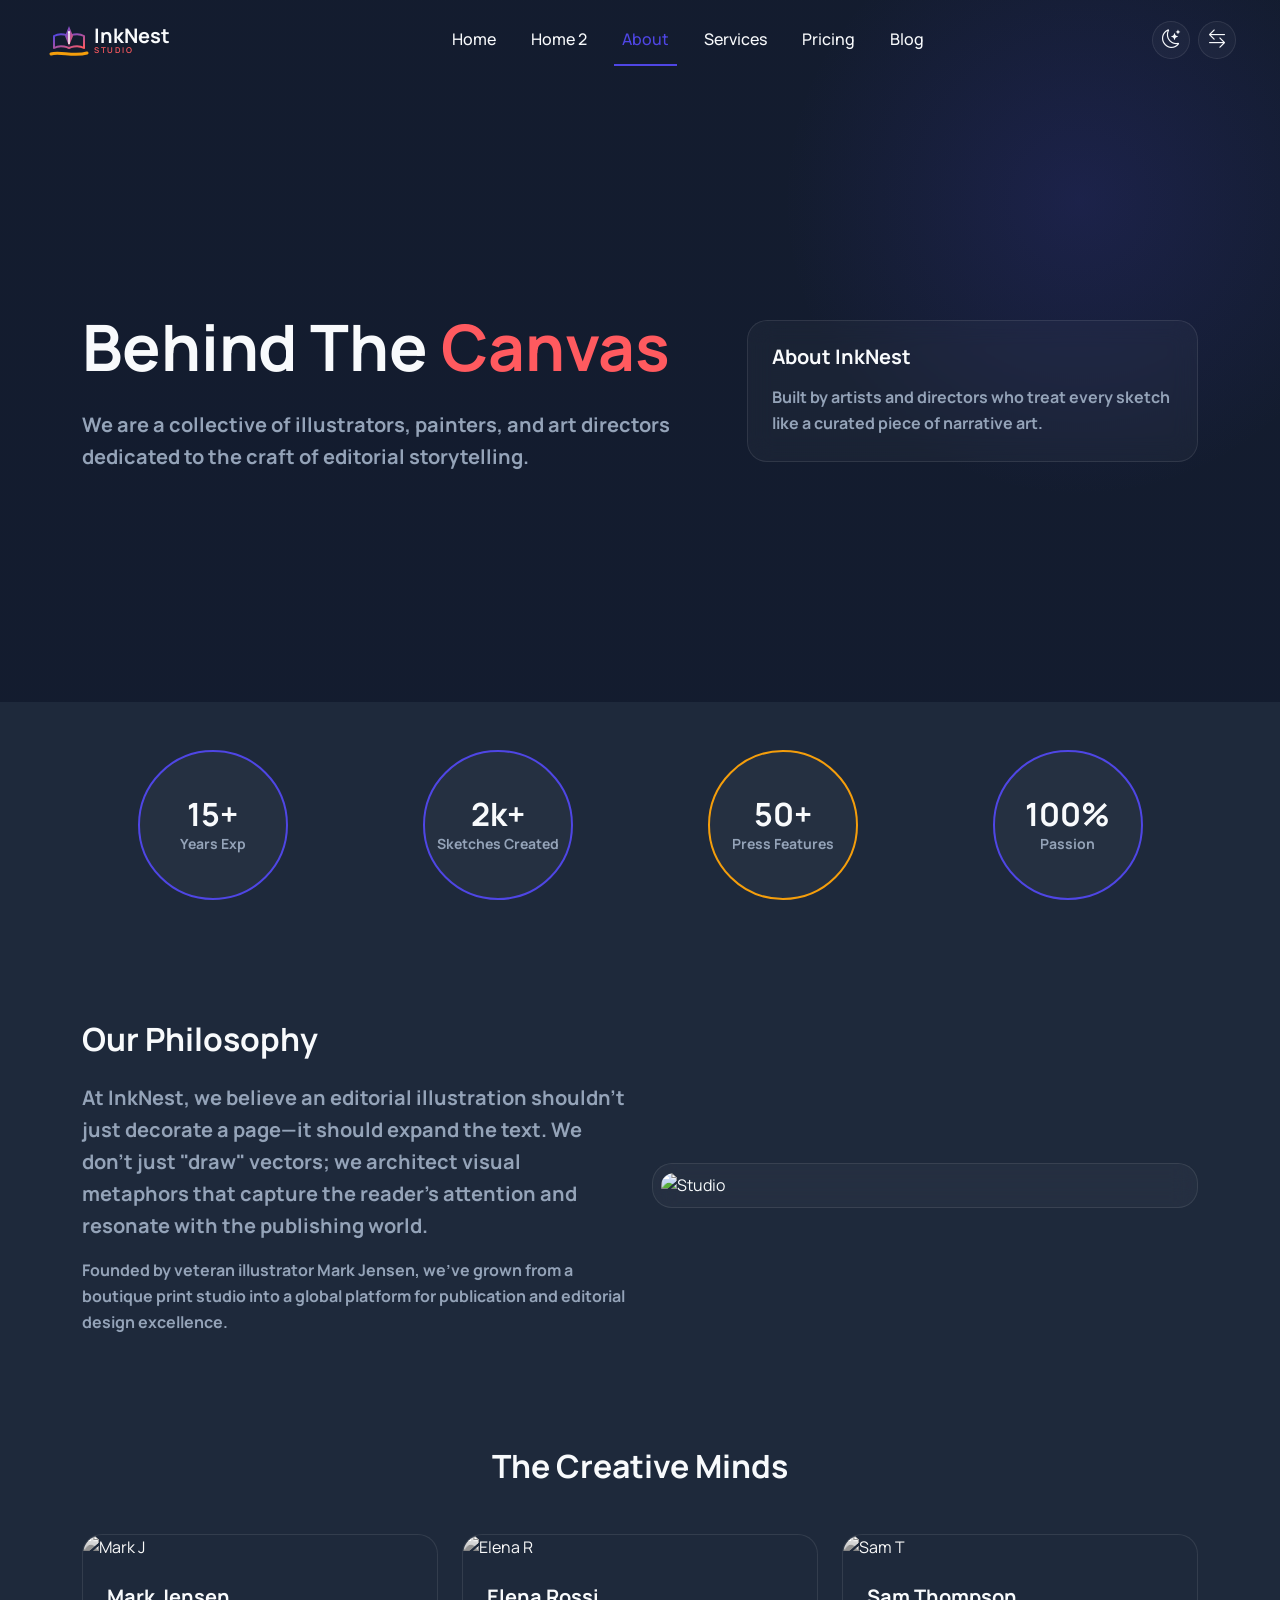
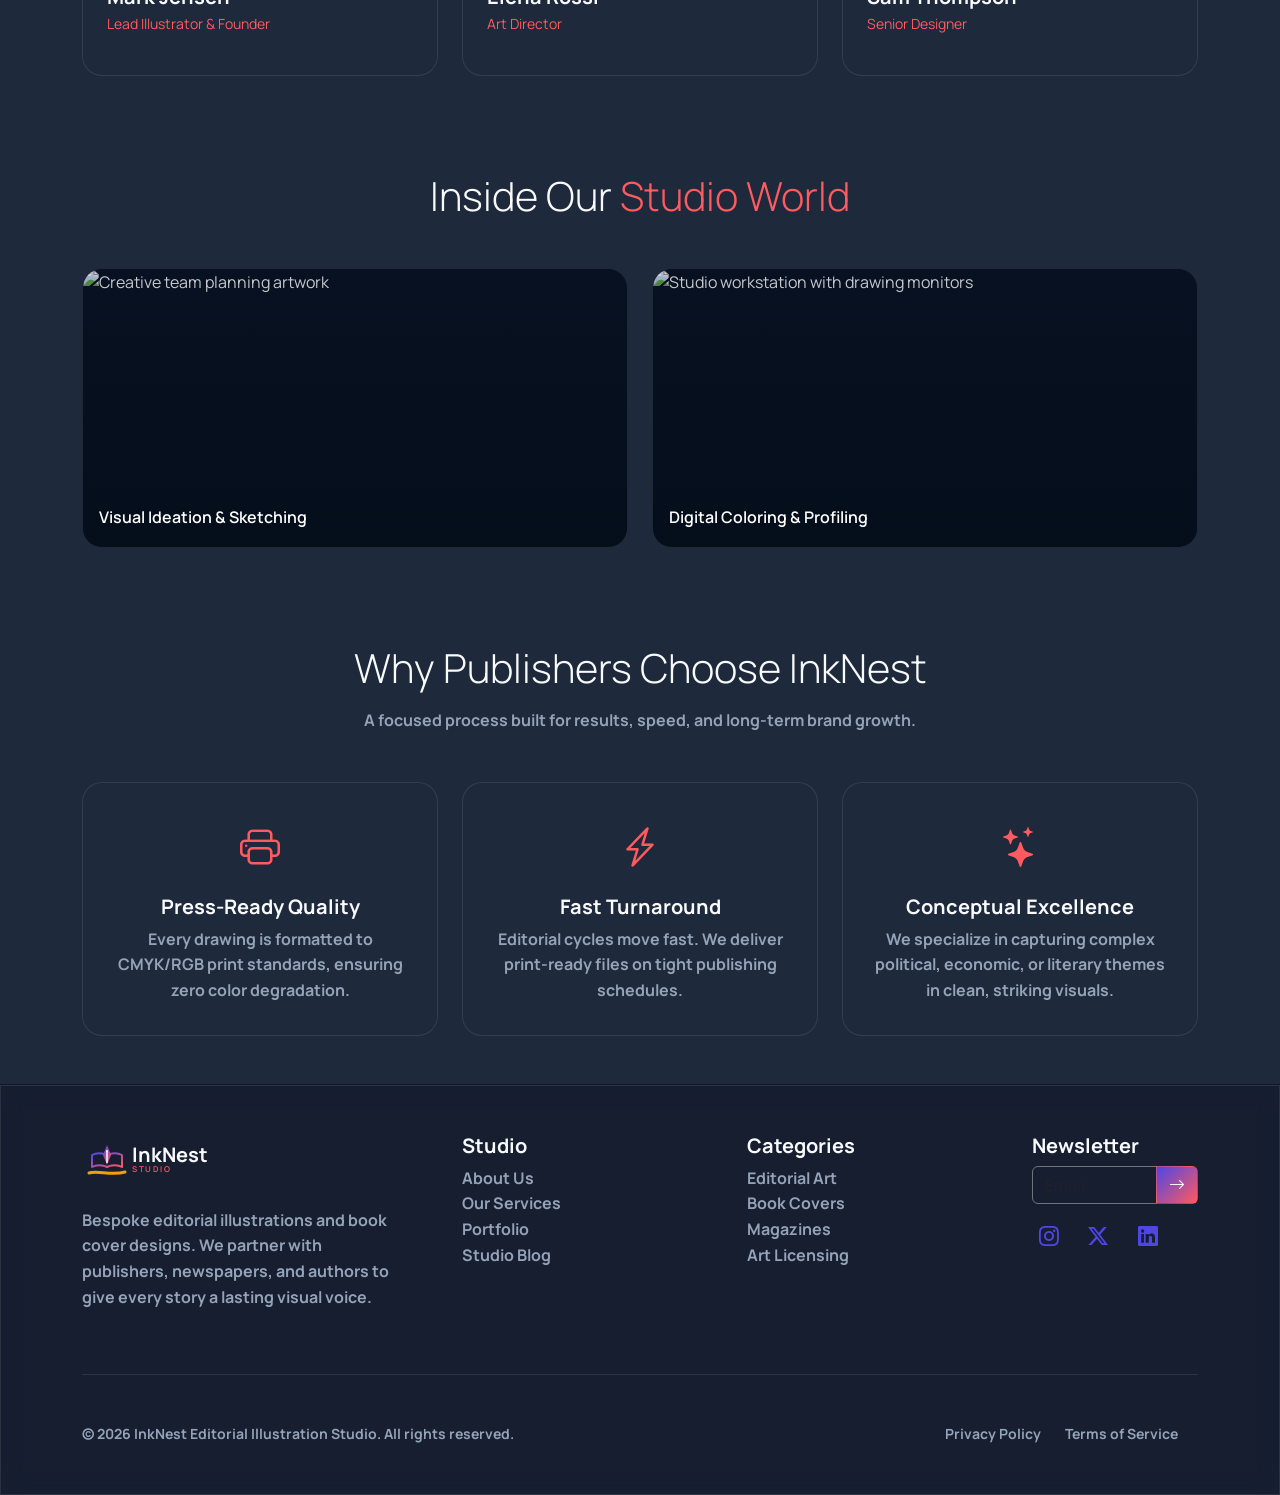
==== about.html @ faf461b5 "Initial commit: Transform website into Freelance Illustrator (Editorial & Publishing) niche" ====
<!DOCTYPE html>
<html lang="en" dir="ltr" data-theme="dark">

<head>
    <meta charset="UTF-8">
    <meta name="viewport" content="width=device-width, initial-scale=1.0">
    <title>InkNest Studio | About Us</title>

    <!-- Fonts -->
    <link rel="preconnect" href="https://fonts.googleapis.com">
    <link rel="preconnect" href="https://fonts.gstatic.com" crossorigin>
    <link href="https://fonts.googleapis.com/css2?family=Manrope:wght@200;300;400;500;600;700;800&display=swap" rel="stylesheet">

    <!-- CSS -->
    <link href="https://cdn.jsdelivr.net/npm/bootstrap@5.3.2/dist/css/bootstrap.min.css" rel="stylesheet">
    <link rel="stylesheet" href="https://cdn.jsdelivr.net/npm/bootstrap-icons@1.11.1/font/bootstrap-icons.css">
    <link rel="stylesheet" href="assets/css/style.css">

    <link rel="icon" type="image/svg+xml" href="assets/favicon.svg">

    <style>
        .hero-section {
            min-height: 78vh;
            display: flex;
            align-items: center;
            position: relative;
            padding-top: var(--navbar-height);
            overflow: hidden;
        }

        .hero-glow {
            position: absolute;
            width: 600px;
            height: 600px;
            background: radial-gradient(circle, rgba(79, 70, 229, 0.15) 0%, transparent 70%);
            top: -100px;
            inset-inline-end: -100px;
            z-index: -1;
        }

        .stat-circle {
            width: 150px;
            height: 150px;
            border-radius: 50%;
            border: 2px solid var(--accent-blue);
            display: flex;
            flex-direction: column;
            align-items: center;
            justify-content: center;
            margin: 0 auto 1.5rem;
            background: var(--glass-bg);
            transition: var(--transition-smooth);
        }

        .stat-circle:hover {
            box-shadow: var(--neon-glow);
            border-color: var(--accent-blue);
        }

        .team-card {
            background: var(--secondary-bg);
            border: 1px solid var(--glass-border);
            border-radius: 20px;
            overflow: hidden;
            transition: var(--transition-smooth);
        }

        .team-img {
            width: 100%;
            height: 300px;
            object-fit: cover;
            filter: grayscale(100%);
            transition: var(--transition-smooth);
        }

        .team-card:hover .team-img {
            filter: grayscale(0%);
            transform: scale(1.05);
        }

        .about-image-card {
            position: relative;
            border-radius: 20px;
            overflow: hidden;
            border: 1px solid var(--glass-border);
            min-height: 280px;
            background: #081223;
        }

        .about-image-card img {
            width: 100%;
            height: 100%;
            object-fit: cover;
            transition: var(--transition-smooth);
        }

        .about-image-card::after {
            content: "";
            position: absolute;
            inset: 0;
            background: linear-gradient(180deg, rgba(4, 12, 24, 0.18) 0%, rgba(4, 12, 24, 0.72) 100%);
        }

        .about-image-card:hover img {
            transform: scale(1.05);
        }

        .about-image-caption {
            position: absolute;
            left: 1rem;
            bottom: 1rem;
            z-index: 1;
            color: #fff;
            font-weight: 600;
            margin: 0;
        }

        @media (min-width: 768px) and (max-width: 991.98px) {
            .hero-section {
                min-height: 62vh;
            }

            .philosophy-img {
                width: 100%;
                min-height: 320px;
                object-fit: cover;
                display: block;
            }
        }
    </style>
</head>

<body>

    <!-- Navigation -->
    <nav class="navbar navbar-expand-lg fixed-top">
        <div class="container-fluid">
            <svg xmlns="http://www.w3.org/2000/svg" viewBox="0 0 180 50" width="180" height="50" style="max-width: 180px; max-height: 50px;">
                <defs>
                    <linearGradient id="logo-grad-nav" x1="0%" y1="0%" x2="100%" y2="100%">
                        <stop offset="0%" stop-color="#4F46E5"/>
                        <stop offset="100%" stop-color="#FF5A5F"/>
                    </linearGradient>
                </defs>
                <g transform="translate(5, 5)">
                    <path d="M 5,28 C 12,24 20,28 20,28 C 20,28 28,24 35,28 L 35,16 C 28,12 20,16 20,16 C 20,16 12,12 5,16 Z" fill="none" stroke="url(#logo-grad-nav)" stroke-width="2" stroke-linejoin="round"/>
                    <path d="M 20,16 L 20,28" stroke="url(#logo-grad-nav)" stroke-width="2"/>
                    <path d="M 2,34 C 10,31 25,37 38,33" fill="none" stroke="#F59E0B" stroke-width="3" stroke-linecap="round"/>
                    <path d="M 20,6 L 24,16 L 20,26 L 16,16 Z" fill="url(#logo-grad-nav)"/>
                    <line x1="20" y1="12" x2="20" y2="24" stroke="#FAFAFA" stroke-width="1.5"/>
                    <circle cx="20" cy="12" r="1" fill="#FAFAFA"/>
                </g>
                <text x="50" y="28" font-family="'Manrope', sans-serif" font-size="20" font-weight="bold" fill="currentColor">InkNest</text>
                <text x="50" y="38" font-family="'Manrope', sans-serif" font-size="8" letter-spacing="1.5" fill="#FF5A5F" font-weight="600">STUDIO</text>
            </svg>
            <button class="navbar-toggler" type="button" data-bs-toggle="collapse" data-bs-target="#navContent">
                <span class="navbar-toggler-icon"></span>
            </button>
            <div class="collapse navbar-collapse" id="navContent">
                <ul class="navbar-nav mx-auto align-items-center">
                    <li class="nav-item"><a class="nav-link" href="index.html">Home</a></li>
                    <li class="nav-item"><a class="nav-link" href="home2.html">Home 2</a></li>
                    <li class="nav-item"><a class="nav-link active" href="about.html">About</a></li>
                    <li class="nav-item"><a class="nav-link" href="services.html">Services</a></li>
                    <li class="nav-item"><a class="nav-link" href="pricing.html">Pricing</a></li>
                    <li class="nav-item"><a class="nav-link" href="blog.html">Blog</a></li>
                </ul>
                <div class="navbar-nav align-items-center gap-2">
                    
                    <button onclick="toggleTheme()" class="btn btn-dark rounded-circle btn-sm">
                        <i class="bi bi-moon-stars"></i>
                    </button>
                    <button onclick="toggleDirection()" class="btn btn-dark rounded-circle btn-sm">
                        <i class="bi bi-arrow-left-right"></i>
                    </button>
                </div>
            </div>
        </div>
    </nav>

    <section class="hero-section" style="--hero-bg: url('https://images.unsplash.com/photo-1513364776144-60967b0f800f?w=1600&fit=crop');">
        <div class="hero-glow"></div>
        <div class="container">
            <div class="row align-items-center">
                <div class="col-lg-7">
                    <h1 class="display-3 fw-bold mb-4 antigravity-float">Behind The <span class="text-info">Canvas</span>
                    </h1>
                    <p class="text-muted lead mb-0" style="max-width: 760px;">We are a collective of illustrators, painters, and art directors dedicated to the craft of editorial storytelling.</p>
                </div>
                <div class="col-lg-5 mt-4 mt-lg-0">
                    <div class="glass-panel p-4 antigravity-float float-delayed-1">
                        <h5 class="mb-3">About InkNest</h5>
                        <p class="text-muted mb-0">Built by artists and directors who treat every sketch like a curated piece of narrative art.</p>
                    </div>
                </div>
            </div>
        </div>
    </section>

    <section class="py-5">
        <div class="container">
            <div class="row g-4 text-center mb-5">
                <div class="col-md-3">
                    <div class="stat-circle">
                        <h2 class="mb-0">15+</h2>
                        <small class="text-muted">Years Exp</small>
                    </div>
                </div>
                <div class="col-md-3">
                    <div class="stat-circle" style="border-color: var(--accent-blue);">
                        <h2 class="mb-0">2k+</h2>
                        <small class="text-muted">Sketches Created</small>
                    </div>
                </div>
                <div class="col-md-3">
                    <div class="stat-circle" style="border-color: var(--accent-gold);">
                        <h2 class="mb-0">50+</h2>
                        <small class="text-muted">Press Features</small>
                    </div>
                </div>
                <div class="col-md-3">
                    <div class="stat-circle">
                        <h2 class="mb-0">100%</h2>
                        <small class="text-muted">Passion</small>
                    </div>
                </div>
            </div>

            <div class="row align-items-center py-5">
                <div class="col-lg-6">
                    <h2 class="mb-4">Our Philosophy</h2>
                    <p class="text-muted lead">At InkNest, we believe an editorial illustration shouldn't just decorate a page—it should expand the text. We don't just "draw" vectors; we architect visual metaphors that capture the reader's attention and resonate with the publishing world.</p>
                    <p class="text-muted">Founded by veteran illustrator Mark Jensen, we've grown from a boutique print studio into a global platform for publication and editorial design excellence.</p>
                </div>
                <div class="col-lg-6">
                    <div class="glass-panel p-2">
                        <img src="https://images.unsplash.com/photo-1513542789411-b6a5d4f31634?w=800&fit=crop"
                            alt="Studio" class="img-fluid rounded-4 philosophy-img">
                    </div>
                </div>
            </div>

            <h2 class="text-center mt-5 mb-5">The Creative Minds</h2>
            <div class="row g-4">
                <div class="col-md-4">
                    <div class="team-card">
                        <img src="https://images.unsplash.com/photo-1500648767791-00dcc994a43e?w=400&h=500&fit=crop"
                            alt="Mark J" class="team-img">
                        <div class="p-4">
                            <h5 class="mb-1">Mark Jensen</h5>
                            <p class="text-info small">Lead Illustrator & Founder</p>
                        </div>
                    </div>
                </div>
                <div class="col-md-4">
                    <div class="team-card">
                        <img src="https://images.unsplash.com/photo-1438761681033-6461ffad8d80?w=400&h=500&fit=crop"
                            alt="Elena R" class="team-img">
                        <div class="p-4">
                            <h5 class="mb-1">Elena Rossi</h5>
                            <p class="text-info small">Art Director</p>
                        </div>
                    </div>
                </div>
                <div class="col-md-4">
                    <div class="team-card">
                        <img src="https://images.unsplash.com/photo-1472099645785-5658abf4ff4e?w=400&h=500&fit=crop"
                            alt="Sam T" class="team-img">
                        <div class="p-4">
                            <h5 class="mb-1">Sam Thompson</h5>
                            <p class="text-info small">Senior Designer</p>
                        </div>
                    </div>
                </div>
            </div>
        </div>
    </section>

    <section class="py-5">
        <div class="container">
            <div class="text-center mb-5">
                <h2 class="display-6 mb-3">Inside Our <span class="text-info">Studio World</span></h2>
            </div>
            <div class="row g-4">
                <div class="col-lg-6">
                    <div class="about-image-card">
                        <img src="https://images.unsplash.com/photo-1579783900882-c0d3dad7b119?w=1200&h=800&fit=crop"
                            alt="Creative team planning artwork">
                        <p class="about-image-caption">Visual Ideation & Sketching</p>
                    </div>
                </div>
                <div class="col-lg-6">
                    <div class="about-image-card">
                        <img src="https://images.unsplash.com/photo-1618005182384-a83a8bd57fbe?w=1200&h=800&fit=crop"
                            alt="Studio workstation with drawing monitors">
                        <p class="about-image-caption">Digital Coloring & Profiling</p>
                    </div>
                </div>
            </div>
        </div>
    </section>

    <section class="py-5">
        <div class="container">
            <div class="text-center mb-5">
                <h2 class="display-6 mb-3">Why Publishers Choose InkNest</h2>
                <p class="text-muted">A focused process built for results, speed, and long-term brand growth.</p>
            </div>
            <div class="row g-4">
                <div class="col-md-4">
                    <div class="studio-card h-100 text-center">
                        <i class="bi bi-printer fs-1 text-info mb-3 d-inline-block"></i>
                        <h5>Press-Ready Quality</h5>
                        <p class="text-muted mb-0">Every drawing is formatted to CMYK/RGB print standards, ensuring zero color degradation.</p>
                    </div>
                </div>
                <div class="col-md-4">
                    <div class="studio-card h-100 text-center">
                        <i class="bi bi-lightning-charge fs-1 text-info mb-3 d-inline-block"></i>
                        <h5>Fast Turnaround</h5>
                        <p class="text-muted mb-0">Editorial cycles move fast. We deliver print-ready files on tight publishing schedules.</p>
                    </div>
                </div>
                <div class="col-md-4">
                    <div class="studio-card h-100 text-center">
                        <i class="bi bi-stars fs-1 text-info mb-3 d-inline-block"></i>
                        <h5>Conceptual Excellence</h5>
                        <p class="text-muted mb-0">We specialize in capturing complex political, economic, or literary themes in clean, striking visuals.</p>
                    </div>
                </div>
            </div>
        </div>
    </section>

    <footer class="py-5 glass-panel rounded-0">
        <div class="container">
            <div class="row g-4">
                <div class="col-lg-4">
                    <a class="navbar-brand brand-logo text-decoration-none d-inline-block mb-4" href="index.html">
                        <svg xmlns="http://www.w3.org/2000/svg" viewBox="0 0 180 50" width="180" height="50" style="max-width: 180px; max-height: 50px;">
                            <defs>
                                <linearGradient id="logo-grad-foot" x1="0%" y1="0%" x2="100%" y2="100%">
                                    <stop offset="0%" stop-color="#4F46E5"/>
                                    <stop offset="100%" stop-color="#FF5A5F"/>
                                </linearGradient>
                            </defs>
                            <g transform="translate(5, 5)">
                                <path d="M 5,28 C 12,24 20,28 20,28 C 20,28 28,24 35,28 L 35,16 C 28,12 20,16 20,16 C 20,16 12,12 5,16 Z" fill="none" stroke="url(#logo-grad-foot)" stroke-width="2" stroke-linejoin="round"/>
                                <path d="M 20,16 L 20,28" stroke="url(#logo-grad-foot)" stroke-width="2"/>
                                <path d="M 2,34 C 10,31 25,37 38,33" fill="none" stroke="#F59E0B" stroke-width="3" stroke-linecap="round"/>
                                <path d="M 20,6 L 24,16 L 20,26 L 16,16 Z" fill="url(#logo-grad-foot)"/>
                                <line x1="20" y1="12" x2="20" y2="24" stroke="#FAFAFA" stroke-width="1.5"/>
                                <circle cx="20" cy="12" r="1" fill="#FAFAFA"/>
                            </g>
                            <text x="50" y="28" font-family="'Manrope', sans-serif" font-size="20" font-weight="bold" fill="currentColor">InkNest</text>
                            <text x="50" y="38" font-family="'Manrope', sans-serif" font-size="8" letter-spacing="1.5" fill="#FF5A5F" font-weight="600">STUDIO</text>
                        </svg>
                    </a>
                    <p class="text-muted pe-lg-5">Bespoke editorial illustrations and book cover designs. We partner with publishers, newspapers, and authors to give every story a lasting visual voice.</p>
                </div>
                <div class="col-md-3 col-6">
                    <h5>Studio</h5>
                    <ul class="list-unstyled text-muted">
                        <li><a href="about.html" class="text-decoration-none text-reset">About Us</a></li>
                        <li><a href="services.html" class="text-decoration-none text-reset">Our Services</a></li>
                        <li><a href="services.html" class="text-decoration-none text-reset">Portfolio</a></li>
                        <li><a href="blog.html" class="text-decoration-none text-reset">Studio Blog</a></li>
                    </ul>
                </div>
                <div class="col-md-3 col-6">
                    <h5>Categories</h5>
                    <ul class="list-unstyled text-muted">
                        <li><a href="#" class="text-decoration-none text-reset">Editorial Art</a></li>
                        <li><a href="#" class="text-decoration-none text-reset">Book Covers</a></li>
                        <li><a href="#" class="text-decoration-none text-reset">Magazines</a></li>
                        <li><a href="#" class="text-decoration-none text-reset">Art Licensing</a></li>
                    </ul>
                </div>
                <div class="col-lg-2">
                    <h5>Newsletter</h5>
                    <div class="input-group mb-3">
                        <input type="text" class="form-control bg-transparent border-secondary text-white"
                            placeholder="Email">
                        <button class="btn btn-primary-glow"><i class="bi bi-arrow-right"></i></button>
                    </div>
                    <div class="d-flex gap-3 mt-3">
                        <a href="#" class="text-info fs-5"><i class="bi bi-instagram"></i></a>
                        <a href="#" class="text-info fs-5"><i class="bi bi-twitter-x"></i></a>
                        <a href="#" class="text-info fs-5"><i class="bi bi-linkedin"></i></a>
                    </div>
                </div>
            </div>
            <hr class="my-5 border-secondary">
            <div class="d-flex justify-content-between align-items-center small text-muted footer-bottom-row">
                <p class="mb-0">&copy; 2026 InkNest Editorial Illustration Studio. All rights reserved.</p>
                <div class="d-flex gap-4 footer-bottom-links">
                    <a href="#" class="text-reset text-decoration-none">Privacy Policy</a>
                    <a href="#" class="text-reset text-decoration-none">Terms of Service</a>
                </div>
            </div>
        </div>
    </footer>

    <!-- JS -->
    <script src="https://cdn.jsdelivr.net/npm/bootstrap@5.3.2/dist/js/bootstrap.bundle.min.js"></script>
    <script src="assets/js/main.js"></script>
    <!-- Back to Top Button -->
    <button onclick="scrollToTop()" id="backToTopBtn" class="btn btn-primary-glow" title="Go to top">
        <i class="bi bi-arrow-up"></i>
    </button>

</body>

</html>
---- assets/css/style.css ----
@import url('https://fonts.googleapis.com/css2?family=Manrope:wght@200;300;400;500;600;700;800&display=swap');

/* 
    FREELANCE ILLUSTRATION STUDIO PLATFORM
    Premium Editorial & Publishing Design System
*/

:root {
    /* Color Palette */
    --primary-bg: #0F172A; /* Background Dark */
    --secondary-bg: #1E293B; /* Dark Card */
    --accent-blue: #4F46E5; /* Primary Indigo */
    --accent-purple: #FF5A5F; /* Accent Teal */
    --accent-gold: #F59E0B; /* Secondary Amber */
    --text-main: #F8FAFC; /* Text Light */
    --text-muted: #94A3B8; /* Muted Text Dark */
    --glass-bg: rgba(255, 255, 255, 0.03);
    --glass-border: rgba(229, 231, 235, 0.1);
    --neon-glow: 0 0 20px rgba(79, 70, 229, 0.35);
    --nav-scrolled-bg: rgba(15, 23, 42, 0.85);
    --hover-color: #4338CA;

    /* Layout */
    --navbar-height: 80px;

    /* Transitions */
    --transition-smooth: all 0.4s cubic-bezier(0.4, 0, 0.2, 1);
}

[data-theme="light"] {
    --primary-bg: #FAFAFA; /* Background Light */
    --secondary-bg: #FFFFFF; /* Card */
    --text-main: #111827; /* Text Dark */
    --text-muted: #4B5563; /* Muted Text Light */
    --glass-bg: rgba(0, 0, 0, 0.02);
    --glass-border: #E5E7EB; /* Border */
    --neon-glow: 0 0 20px rgba(79, 70, 229, 0.15);
    --nav-scrolled-bg: rgba(250, 250, 250, 0.9);
}

/* Base Styles */
* {
    margin: 0;
    padding: 0;
    box-sizing: border-box;
}

body {
    font-family: 'Manrope', sans-serif;
    background-color: var(--primary-bg);
    color: var(--text-main);
    overflow-x: hidden;
    line-height: 1.6;
    transition: var(--transition-smooth);
    text-align: start;
}

section {
    background-color: var(--secondary-bg);
}

.hero-section,
.hero-section-2 {
    --hero-bg: url('https://images.unsplash.com/photo-1516280440614-37939bbacd81?w=1920&h=1080&fit=crop');
    background-image: linear-gradient(rgba(15, 23, 42, 0.72), rgba(15, 23, 42, 0.72)), var(--hero-bg) !important;
    background-size: cover !important;
    background-position: center !important;
    background-repeat: no-repeat !important;
}

[data-theme="light"] .hero-section,
[data-theme="light"] .hero-section-2 {
    background-image: linear-gradient(rgba(250, 250, 250, 0.82), rgba(250, 250, 250, 0.82)), var(--hero-bg) !important;
}

[data-theme="light"] .navbar .nav-link,
[data-theme="light"] .hero-section h1,
[data-theme="light"] .hero-section-2 h1,
[data-theme="light"] .hero-section p,
[data-theme="light"] .hero-section-2 p,
[data-theme="light"] .hero-section .text-muted,
[data-theme="light"] .hero-section-2 .text-muted {
    color: #111827 !important;
}

h1,
h2,
h3,
h4,
h5,
h6 {
    font-family: 'Manrope', sans-serif;
    font-weight: 700;
}

.btn, .btn-premium, .hero-btn, .nav-link, button, .navbar-brand {
    font-family: 'Manrope', sans-serif;
    font-weight: 500;
}

.text-muted {
    color: var(--text-muted) !important;
    font-weight: 700 !important;
    opacity: 1 !important;
}

/* RTL Support - Logical Properties */
[dir="rtl"] {
    direction: rtl;
}

.ms-auto {
    margin-inline-start: auto !important;
    margin-inline-end: 0 !important;
}

.me-auto {
    margin-inline-end: auto !important;
    margin-inline-start: 0 !important;
}

.ms-1 {
    margin-inline-start: .25rem !important;
}

.me-1 {
    margin-inline-end: .25rem !important;
}

.ms-2 {
    margin-inline-start: .5rem !important;
}

.me-2 {
    margin-inline-end: .5rem !important;
}

.ms-3 {
    margin-inline-start: 1rem !important;
}

.me-3 {
    margin-inline-end: 1rem !important;
}

.ps-4 {
    padding-inline-start: 1.5rem !important;
}

.pe-4 {
    padding-inline-end: 1.5rem !important;
}

/* Glassmorphism */
.glass-panel {
    background: var(--glass-bg);
    backdrop-filter: blur(12px);
    -webkit-backdrop-filter: blur(12px);
    border: 1px solid var(--glass-border);
    border-radius: 20px;
    transition: var(--transition-smooth);
}

.glass-panel:hover {
    border-color: var(--accent-blue);
    box-shadow: var(--neon-glow);
}

/* AntiGravity Floating System */
@keyframes float {
    0% {
        transform: translateY(0px) rotate(0deg);
    }

    50% {
        transform: translateY(-15px) rotate(1deg);
    }

    100% {
        transform: translateY(0px) rotate(0deg);
    }
}

.antigravity-float {
    animation: float 6s ease-in-out infinite;
}

.float-delayed-1 {
    animation-delay: 1s;
}

.float-delayed-2 {
    animation-delay: 2s;
}

.float-delayed-3 {
    animation-delay: 3s;
}

/* Cinematic Background Particles */
#particles-canvas {
    position: fixed;
    top: 0;
    left: 0;
    width: 100%;
    height: 100%;
    z-index: -1;
    opacity: 0.3;
}

/* Navbar */
.navbar {
    height: var(--navbar-height);
    background: transparent;
    transition: var(--transition-smooth);
    padding-inline: 2rem;
}

.navbar .container-fluid {
    height: 100%;
    display: flex;
    align-items: center;
    justify-content: space-between;
}

.navbar .navbar-nav {
    align-items: center;
}

.navbar .nav-item {
    display: flex;
    align-items: center;
}

.navbar.scrolled {
    background: var(--nav-scrolled-bg);
    backdrop-filter: blur(10px);
    border-bottom: 1px solid var(--glass-border);
}

.navbar .btn-dark.rounded-circle.btn-sm {
    width: 38px;
    height: 38px;
    display: inline-flex;
    align-items: center;
    justify-content: center;
    background: var(--glass-bg) !important;
    border: 1px solid var(--glass-border) !important;
    color: var(--text-main) !important;
    transition: var(--transition-smooth) !important;
    padding: 0 !important;
}

.navbar .btn-dark.rounded-circle.btn-sm:hover,
.navbar .btn-dark.rounded-circle.btn-sm:focus-visible {
    border-color: var(--accent-purple) !important;
    color: var(--accent-purple) !important;
    background: rgba(255, 90, 95, 0.1) !important;
    transform: translateY(-3px);
    box-shadow: 0 0 15px rgba(255, 90, 95, 0.4) !important;
}

.navbar .btn-dark.rounded-circle.btn-sm:active {
    transform: translateY(-1px) scale(0.95);
}

.navbar .btn-dark.rounded-circle.btn-sm i {
    font-size: 1.15rem;
}

.nav-link {
    color: var(--text-main) !important;
    font-weight: 500;
    margin-inline: 0.6rem;
    position: relative;
    white-space: nowrap;
    display: inline-flex;
    align-items: center;
}



.nav-link::after {
    content: '';
    position: absolute;
    bottom: -5px;
    inset-inline-start: 0;
    width: 0;
    height: 2px;
    background: var(--accent-blue);
    transition: var(--transition-smooth);
}

.nav-link:hover::after,
.nav-link.active::after {
    width: 100%;
}

.nav-link.active {
    color: var(--accent-blue) !important;
}

/* Buttons */
.btn-premium {
    padding: 12px 30px;
    border-radius: 50px;
    font-weight: 600;
    text-transform: uppercase;
    letter-spacing: 1px;
    transition: var(--transition-smooth);
    border: none;
    position: relative;
    overflow: hidden;
}

.btn-primary-glow {
    background: linear-gradient(135deg, var(--accent-blue), var(--accent-purple));
    color: white;
}

.btn-primary-glow:hover {
    transform: translateY(-5px);
    box-shadow: 0 10px 20px rgba(58, 190, 255, 0.3);
}

/* Illustrator Vector Path & Bézier Curve Animation */
.waveform-container {
    height: 80px;
    display: flex;
    align-items: center;
    justify-content: center;
    gap: 10px;
    position: relative;
    background: linear-gradient(to right, transparent, rgba(255, 90, 95, 0.25) 15%, rgba(255, 90, 95, 0.25) 85%, transparent);
    background-size: 100% 2px;
    background-position: center;
    background-repeat: no-repeat;
}

.waveform-bar {
    width: 2px;
    height: 40px;
    background: rgba(255, 90, 95, 0.4);
    position: relative;
    transform-origin: center;
    animation: bezier-wave-animate 3s ease-in-out infinite;
}

/* Vector Anchor Point (Square) in the middle of each handle */
.waveform-bar::before {
    content: '';
    position: absolute;
    width: 6px;
    height: 6px;
    background: var(--accent-blue);
    border: 1.5px solid var(--text-main);
    top: 50%;
    left: 50%;
    transform: translate(-50%, -50%);
    z-index: 2;
}

/* Bézier Control Point Handles (Circles) at the top and bottom */
.waveform-bar::after {
    content: '';
    position: absolute;
    width: 6px;
    height: 6px;
    background: var(--accent-gold);
    border-radius: 50%;
    left: 50%;
    top: 0;
    transform: translate(-50%, -50%);
    box-shadow: 0 40px 0 var(--accent-gold);
}

@keyframes bezier-wave-animate {
    0%, 100% {
        transform: scaleY(0.4) rotate(-8deg);
        opacity: 0.6;
    }
    50% {
        transform: scaleY(1.3) rotate(8deg);
        opacity: 1;
    }
}



.brand-logo {
    display: inline-flex;
    align-items: center;
    gap: 0.6rem;
}

.brand-logo-mark {
    width: 34px;
    height: 34px;
    border-radius: 50%;
    background: linear-gradient(135deg, var(--accent-blue), var(--accent-purple));
    color: #fff;
    display: inline-flex;
    align-items: center;
    justify-content: center;
    box-shadow: 0 8px 20px rgba(58, 190, 255, 0.3);
    flex-shrink: 0;
}

.brand-logo-text {
    font-size: 1.5rem;
    font-weight: 800;
    line-height: 1.2;
    color: var(--accent-blue);
}

.navbar-brand.brand-logo {
    padding-top: 0;
    padding-bottom: 0;
}

/* Footer Interactions */
footer .text-reset.text-decoration-none {
    transition: var(--transition-smooth);
}

footer .text-reset.text-decoration-none:hover,
footer .text-reset.text-decoration-none:focus-visible {
    color: var(--accent-blue) !important;
}

footer .text-info.fs-5 {
    display: inline-flex;
    align-items: center;
    justify-content: center;
    width: 2.1rem;
    height: 2.1rem;
    border-radius: 50%;
    border: 1px solid transparent;
    color: var(--accent-blue) !important;
    transition: var(--transition-smooth);
}

footer .text-info.fs-5:hover,
footer .text-info.fs-5:focus-visible {
    color: #fff !important;
    background: linear-gradient(135deg, var(--accent-blue), var(--accent-purple));
    border-color: var(--glass-border);
    transform: translateY(-2px);
}



/* Cards */
.studio-card {
    background: var(--secondary-bg);
    border-radius: 20px;
    padding: 2rem;
    border: 1px solid var(--glass-border);
    transition: var(--transition-smooth);
}

.studio-card:hover {
    transform: translateY(-10px);
    border-color: var(--accent-purple);
}

/* Password Toggle */
.password-field-wrapper {
    position: relative;
}

.password-toggle-icon {
    position: absolute;
    inset-inline-end: 1rem;
    top: 50%;
    transform: translateY(-50%);
    cursor: pointer;
    color: var(--text-muted);
    z-index: 10;
    font-size: 1.2rem;
    transition: var(--transition-smooth);
}

.password-toggle-icon:hover {
    color: var(--accent-blue);
}

/* Responsive Menus + Fixes */
@media (max-width: 1024px) {
    .navbar {
        padding-inline: 1rem;
        z-index: 1066;
    }

    .navbar .container-fluid {
        display: flex;
        align-items: center;
    }

    .navbar .navbar-toggler {
        margin-inline-start: auto;
        margin-inline-end: 0;
    }

    .navbar .navbar-toggler {
        display: inline-flex !important;
        align-items: center;
        justify-content: center;
        border: 1px solid var(--glass-border);
        color: var(--text-main);
        background: var(--glass-bg);
    }

    .navbar .navbar-toggler:focus {
        box-shadow: none;
    }

    [data-theme="dark"] .navbar .navbar-toggler-icon {
        filter: invert(1) brightness(1.6);
    }

    .navbar .navbar-collapse {
        position: fixed;
        top: 0;
        inset-inline-start: 0;
        width: min(86vw, 340px);
        height: 100vh;
        background: var(--secondary-bg);
        border-inline-end: 1px solid var(--glass-border);
        padding: 1.25rem 1rem 1.5rem;
        z-index: 1060;
        overflow-y: auto;
        transform: translateX(-100%);
        visibility: hidden;
        pointer-events: none;
        transition: transform 0.35s ease, visibility 0.35s ease;
        display: block !important;
    }

    [dir="rtl"] .navbar .navbar-collapse {
        inset-inline-start: auto;
        inset-inline-end: 0;
        border-inline-end: none;
        border-inline-start: 1px solid var(--glass-border);
        transform: translateX(100%);
    }

    .navbar .navbar-collapse.show {
        transform: translateX(0);
        visibility: visible;
        pointer-events: auto;
    }

    .navbar .navbar-nav {
        flex-direction: column !important;
        align-items: flex-start !important;
        gap: 0.35rem;
        padding-top: 1rem;
        width: 100%;
    }

    .navbar .nav-item {
        width: 100%;
    }

    .navbar .nav-link {
        margin-inline: 0;
        width: 100%;
        border-radius: 10px;
        padding: 0.65rem 0.85rem;
        color: var(--text-main) !important;
    }

    .navbar .nav-link:hover,
    .navbar .nav-link.active {
        background: var(--glass-bg);
    }

    .navbar .nav-item.ms-lg-3,
    .navbar .nav-item.ms-lg-2 {
        margin-inline-start: 0 !important;
    }

    .navbar .nav-item .d-flex.align-items-center.gap-2 {
        justify-content: flex-start;
    }



    .navbar-overlay {
        display: block;
        position: fixed;
        inset: 0;
        background: rgba(0, 0, 0, 0.45);
        opacity: 0;
        pointer-events: none;
        transition: opacity 0.3s ease;
        z-index: 1055;
    }

    .navbar-overlay.active {
        opacity: 1;
        pointer-events: auto;
    }

    .hero2-cta-group {
        flex-direction: column;
        align-items: center;
    }

    .hero2-cta-group .btn {
        width: 100%;
        max-width: 260px;
        text-align: center;
    }

    .hero-cta-group {
        flex-direction: column;
        align-items: flex-start;
    }

    .hero-cta-group .btn {
        width: 100%;
        text-align: center;
    }


}

/* Dashboard Table Premium Mobile Fix */
@media (max-width: 768px) {
    .table-responsive .table {
        min-width: 650px;
    }
}



@media (max-width: 576px) {
    .table-responsive {
        border: none;
    }

    .table-responsive .table {
        min-width: unset;
    }

    .table-responsive .table thead {
        display: none;
    }

    .table-responsive .table tbody,
    .table-responsive .table tr,
    .table-responsive .table td {
        display: block;
        width: 100%;
    }

    .table-responsive .table tr {
        margin-bottom: 1.5rem;
        border: 1px solid var(--glass-border);
        border-radius: 16px;
        background: var(--glass-bg);
        overflow: hidden;
        padding: 0.5rem;
        transition: var(--transition-smooth);
    }

    .table-responsive .table tr:hover {
        border-color: var(--accent-blue);
        transform: translateY(-5px);
    }

    .table-responsive .table td {
        border: none !important;
        padding: 0.6rem 1rem !important;
        display: flex;
        justify-content: space-between;
        align-items: center;
        text-align: right;
    }

    .table-responsive .table td:first-child {
        font-weight: 700;
        font-size: 1rem;
        background: rgba(255, 255, 255, 0.03);
        margin-bottom: 0.5rem;
        border-radius: 10px;
        justify-content: flex-start;
        text-align: left;
        color: var(--accent-blue);
    }

    .table-responsive .table td:last-child {
        justify-content: center;
        padding-top: 1rem !important;
        border-top: 1px solid var(--glass-border) !important;
        margin-top: 0.5rem;
    }

    .table-responsive .table td:not(:first-child):not(:last-child)::before {
        content: attr(data-label);
        font-weight: 600;
        color: var(--text-muted);
        font-size: 0.75rem;
        text-transform: uppercase;
        letter-spacing: 1px;
    }


}

/* Back to Top Button */
#backToTopBtn {
    display: none;
    position: fixed;
    bottom: 30px;
    right: 30px;
    z-index: 999;
    width: 50px;
    height: 50px;
    padding: 0;
    align-items: center;
    justify-content: center;
    font-size: 1.5rem;
    border-radius: 50%;
    box-shadow: 0 10px 20px rgba(58, 190, 255, 0.3);
    transition: var(--transition-smooth);
}

/* Extra top spacing for Home and Home 2 footer only */
.footer-home-gap {
    position: relative;
    margin-top: 2.5rem;
}

.footer-home-gap::before {
    content: "";
    position: absolute;
    left: 0;
    right: 0;
    top: -2.5rem;
    height: 2.5rem;
    background: var(--secondary-bg);
}

/* Footer legal links: keep a little inward space from the edge */
.footer-bottom-links {
    margin-right: 1.25rem;
}

[dir="rtl"] .footer-bottom-links {
    margin-right: 0;
    margin-left: 1.25rem;
}

@media (max-width: 767.98px) {
    .footer-bottom-links {
        margin-right: 0;
        margin-left: 0;
    }
}

#backToTopBtn:hover {
    transform: translateY(-5px);
    box-shadow: 0 15px 25px rgba(58, 190, 255, 0.5);
}

/* Unique Scroll Entrance Animations */
.scroll-animate {
    opacity: 0;
    will-change: transform, opacity, clip-path;
}

/* 1. Scale Up Reveal (for Hero) */
@keyframes scaleUpReveal {
    0% {
        opacity: 0;
        transform: scale(0.92) translateY(20px);
    }
    100% {
        opacity: 1;
        transform: scale(1) translateY(0);
    }
}
.scroll-anim-hero.animated {
    animation: scaleUpReveal 1.4s cubic-bezier(0.16, 1, 0.3, 1) forwards;
}

/* 2. Slide In Left */
@keyframes slideInLeft {
    0% {
        opacity: 0;
        transform: translateX(-60px);
    }
    100% {
        opacity: 1;
        transform: translateX(0);
    }
}
.scroll-anim-slide-left.animated {
    animation: slideInLeft 1.2s cubic-bezier(0.16, 1, 0.3, 1) forwards;
}

/* 3. Slide In Right */
@keyframes slideInRight {
    0% {
        opacity: 0;
        transform: translateX(60px);
    }
    100% {
        opacity: 1;
        transform: translateX(0);
    }
}
.scroll-anim-slide-right.animated {
    animation: slideInRight 1.2s cubic-bezier(0.16, 1, 0.3, 1) forwards;
}

/* 4. Canvas Reveal */
@keyframes canvasReveal {
    0% {
        opacity: 0;
        clip-path: polygon(0 0, 0 0, 0 100%, 0% 100%);
        transform: scale(0.98);
    }
    100% {
        opacity: 1;
        clip-path: polygon(0 0, 100% 0, 100% 100%, 0 100%);
        transform: scale(1);
    }
}
.scroll-anim-canvas-reveal.animated {
    animation: canvasReveal 1.5s cubic-bezier(0.16, 1, 0.3, 1) forwards;
}

/* 5. Fade Up Reveal */
@keyframes fadeUpReveal {
    0% {
        opacity: 0;
        transform: translateY(40px);
    }
    100% {
        opacity: 1;
        transform: translateY(0);
    }
}
.scroll-anim-fade-up.animated {
    animation: fadeUpReveal 1.2s cubic-bezier(0.16, 1, 0.3, 1) forwards;
}

/* 6. Rotate In Reveal */
@keyframes rotateInReveal {
    0% {
        opacity: 0;
        transform: translateY(50px) rotate(-3deg);
        transform-origin: left bottom;
    }
    100% {
        opacity: 1;
        transform: translateY(0) rotate(0deg);
        transform-origin: left bottom;
    }
}
.scroll-anim-rotate-in.animated {
    animation: rotateInReveal 1.3s cubic-bezier(0.175, 0.885, 0.32, 1.1) forwards;
}

/* 7. Draw-in Reveal */
@keyframes drawInReveal {
    0% {
        opacity: 0;
        clip-path: inset(0 0 100% 0);
    }
    100% {
        opacity: 1;
        clip-path: inset(0 0 0 0);
    }
}
.scroll-anim-draw-in.animated {
    animation: drawInReveal 1.4s cubic-bezier(0.16, 1, 0.3, 1) forwards;
}

/* Unique Hero Font Animations */
@keyframes titleTrackIn {
    0% {
        letter-spacing: 0.35em;
        filter: blur(8px);
        opacity: 0;
        transform: scale(1.02);
    }
    100% {
        letter-spacing: normal;
        filter: blur(0);
        opacity: 1;
        transform: scale(1);
    }
}
.font-anim-track-in {
    opacity: 0;
    animation: titleTrackIn 1.5s cubic-bezier(0.16, 1, 0.3, 1) forwards;
}

@keyframes titleBlurGlow {
    0% {
        filter: blur(12px);
        text-shadow: 0 0 40px var(--accent-blue);
        opacity: 0;
        transform: scale(0.96);
    }
    50% {
        filter: blur(4px);
        text-shadow: 0 0 20px var(--accent-purple);
        opacity: 0.5;
    }
    100% {
        filter: blur(0);
        text-shadow: none;
        opacity: 1;
        transform: scale(1);
    }
}
.font-anim-blur-glow {
    opacity: 0;
    animation: titleBlurGlow 1.6s cubic-bezier(0.25, 1, 0.5, 1) forwards;
}

@keyframes titleInkReveal {
    0% {
        opacity: 0;
        transform: translateY(20px);
        filter: brightness(0.5) contrast(2);
    }
    100% {
        opacity: 1;
        transform: translateY(0);
        filter: brightness(1) contrast(1);
    }
}
.font-anim-ink-reveal {
    opacity: 0;
    animation: titleInkReveal 1.4s cubic-bezier(0.19, 1, 0.22, 1) forwards;
}

@keyframes titleWordReveal {
    0% {
        opacity: 0;
        transform: translateY(35px);
    }
    100% {
        opacity: 1;
        transform: translateY(0);
    }
}
.font-anim-word {
    display: inline-block;
    opacity: 0;
    animation: titleWordReveal 0.8s cubic-bezier(0.16, 1, 0.3, 1) forwards;
}

@keyframes titleWordSlideLeft {
    0% {
        opacity: 0;
        transform: translateX(-40px);
    }
    100% {
        opacity: 1;
        transform: translateX(0);
    }
}
@keyframes titleWordSlideRight {
    0% {
        opacity: 0;
        transform: translateX(40px);
    }
    100% {
        opacity: 1;
        transform: translateX(0);
    }
}

@keyframes titleClipReveal {
    0% {
        clip-path: polygon(0 0, 0 100%, 0 100%, 0 0);
        transform: translateX(-20px);
        opacity: 0;
    }
    100% {
        clip-path: polygon(0 0, 100% 0, 100% 100%, 0 100%);
        transform: translateX(0);
        opacity: 1;
    }
}
.font-anim-clip-reveal {
    opacity: 0;
    animation: titleClipReveal 1.5s cubic-bezier(0.16, 1, 0.3, 1) forwards;
}

@keyframes titleShimmerGlow {
    0% {
        opacity: 0;
        background-position: -200% center;
        transform: translateY(15px);
    }
    100% {
        opacity: 1;
        background-position: 200% center;
        transform: translateY(0);
    }
}
.font-anim-shimmer {
    opacity: 0;
    background: linear-gradient(90deg, var(--text-main) 0%, var(--accent-gold) 25%, var(--accent-purple) 50%, var(--accent-blue) 75%, var(--text-main) 100%);
    background-size: 200% auto;
    -webkit-background-clip: text;
    background-clip: text;
    -webkit-text-fill-color: transparent;
    animation: titleShimmerGlow 1.8s cubic-bezier(0.16, 1, 0.3, 1) forwards;
}

/* Hero Stacked Cards Layout */
.hero-cards-stack {
    position: relative;
    height: 380px;
    width: 100%;
    margin-top: 20px;
}

.hero-card {
    transition: var(--transition-smooth) !important;
}

/* Center main card - positioned slightly to the left */
.hero-card.card-status {
    position: absolute;
    left: 0;
    top: 45px;
    width: 80%;
    z-index: 10;
    margin: 0;
    box-shadow: 0 15px 35px rgba(0, 0, 0, 0.4);
}

/* Artwork card - overlapping at the top-right corner (in front of main card) */
.hero-card.card-artwork {
    position: absolute;
    top: 0;
    right: 0;
    width: 210px;
    z-index: 12;
    transform: rotate(5deg);
    opacity: 1;
    box-shadow: 0 12px 28px rgba(0, 0, 0, 0.35);
}

/* Palette card - overlapping at the bottom-left corner (in front of main card) */
.hero-card.card-palette {
    position: absolute;
    bottom: 15px;
    left: -15px;
    width: 175px;
    z-index: 14;
    transform: rotate(-6deg);
    box-shadow: 0 10px 22px rgba(0, 0, 0, 0.3);
}

/* Hover effects to make them interactive */
.hero-cards-stack:hover .hero-card.card-status {
    transform: scale(1.02);
    border-color: var(--accent-purple);
    box-shadow: 0 20px 45px rgba(0, 0, 0, 0.5), 0 0 25px rgba(124, 58, 237, 0.2);
}

.hero-cards-stack:hover .hero-card.card-artwork {
    transform: rotate(8deg) translate(8px, -8px) scale(1.05);
    border-color: var(--accent-blue);
    box-shadow: 0 20px 38px rgba(0, 0, 0, 0.45), 0 0 20px rgba(58, 190, 255, 0.35);
}

.hero-cards-stack:hover .hero-card.card-palette {
    transform: rotate(-3deg) translate(-8px, 8px) scale(1.05);
    border-color: var(--accent-gold);
    box-shadow: 0 18px 32px rgba(0, 0, 0, 0.4), 0 0 20px rgba(245, 158, 11, 0.35);
}

/* Darker glass backgrounds */
.bg-darker-glass {
    background: rgba(15, 23, 42, 0.6);
    backdrop-filter: blur(4px);
    border: 1px solid rgba(255, 255, 255, 0.1);
}

@media (max-width: 575.98px) {
    .hero-cards-stack {
        height: 480px;
    }
    .hero-card.card-status {
        width: 100%;
        margin-top: 10px;
        position: relative;
        left: 0;
        top: 0;
    }
    .hero-card.card-artwork {
        width: 160px;
        top: 0;
        right: 0;
    }
    .hero-card.card-palette {
        width: 160px;
        bottom: 0;
        left: 0;
    }
}

/* Override Bootstrap info colors to Warm Coral Pink */
.text-info {
    color: #FF5A5F !important;
}
.btn-info {
    background-color: #FF5A5F !important;
    border-color: #FF5A5F !important;
    color: #FFFFFF !important;
}
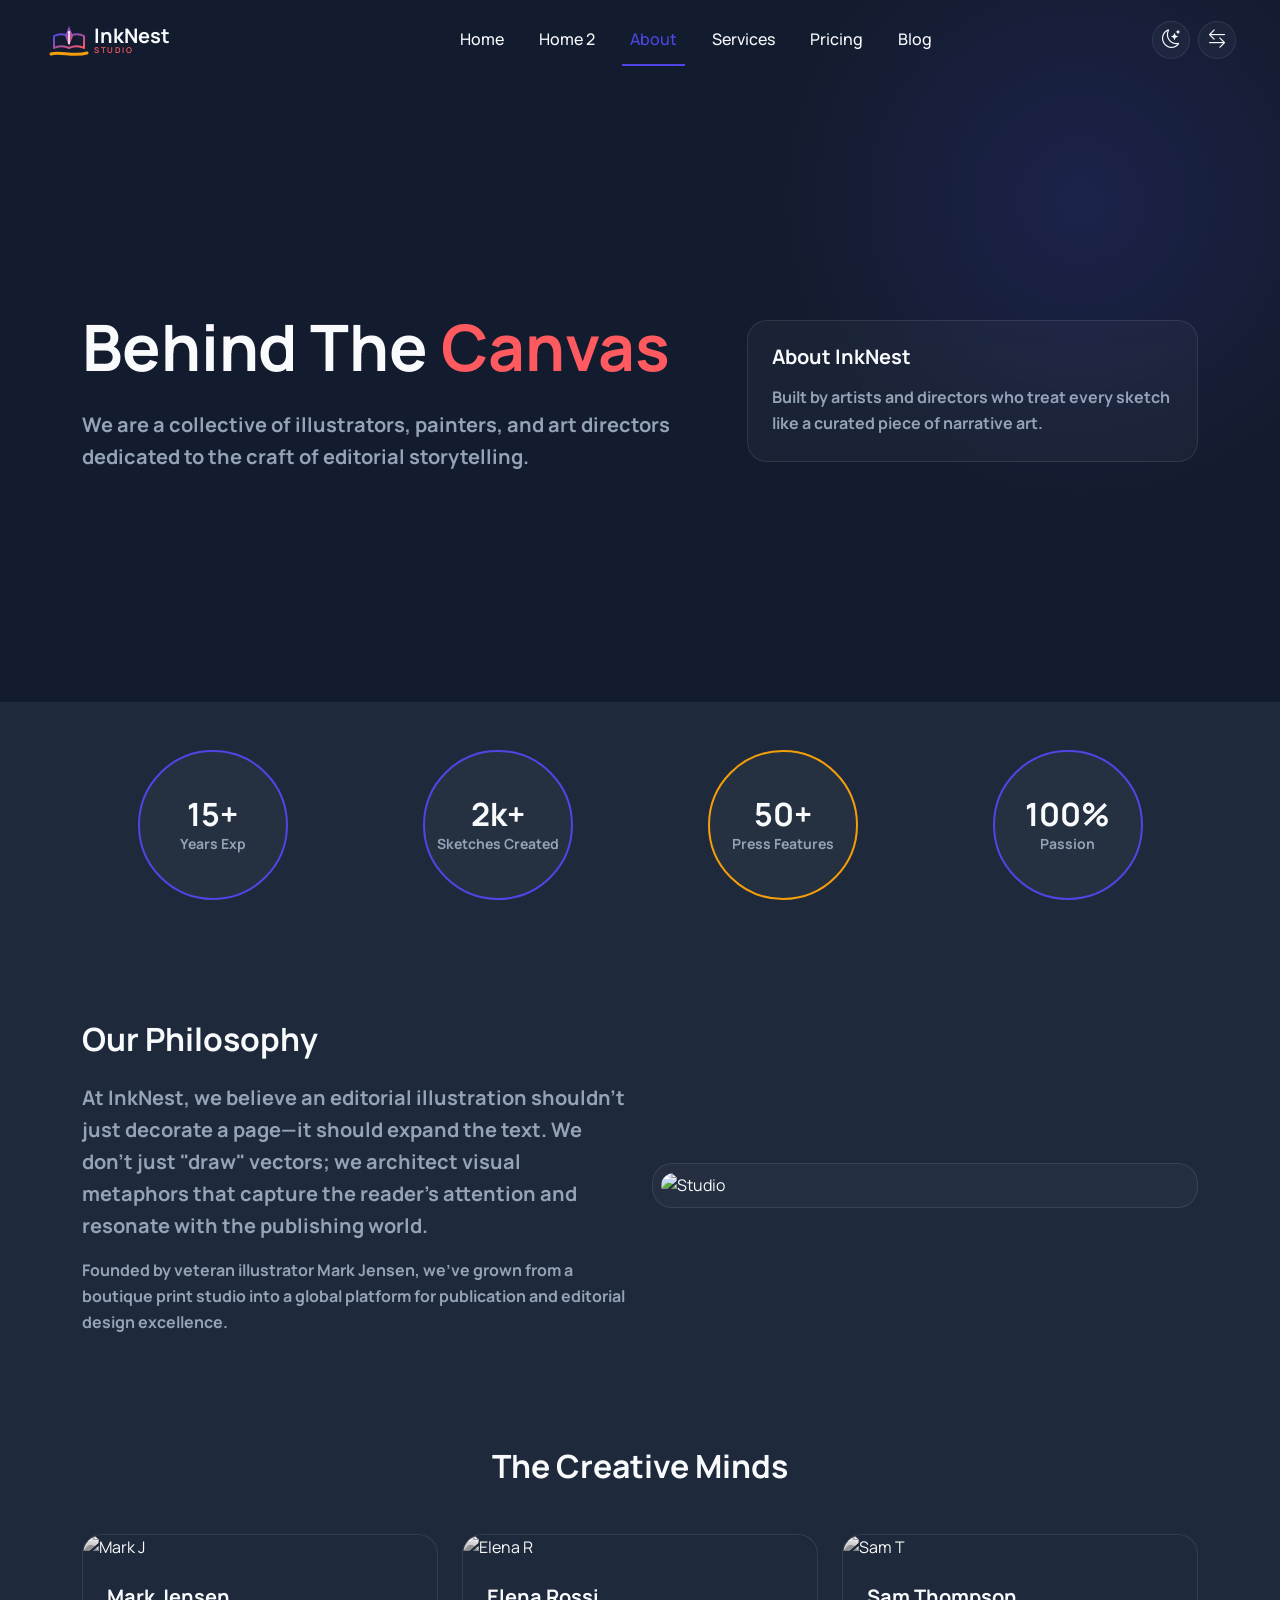
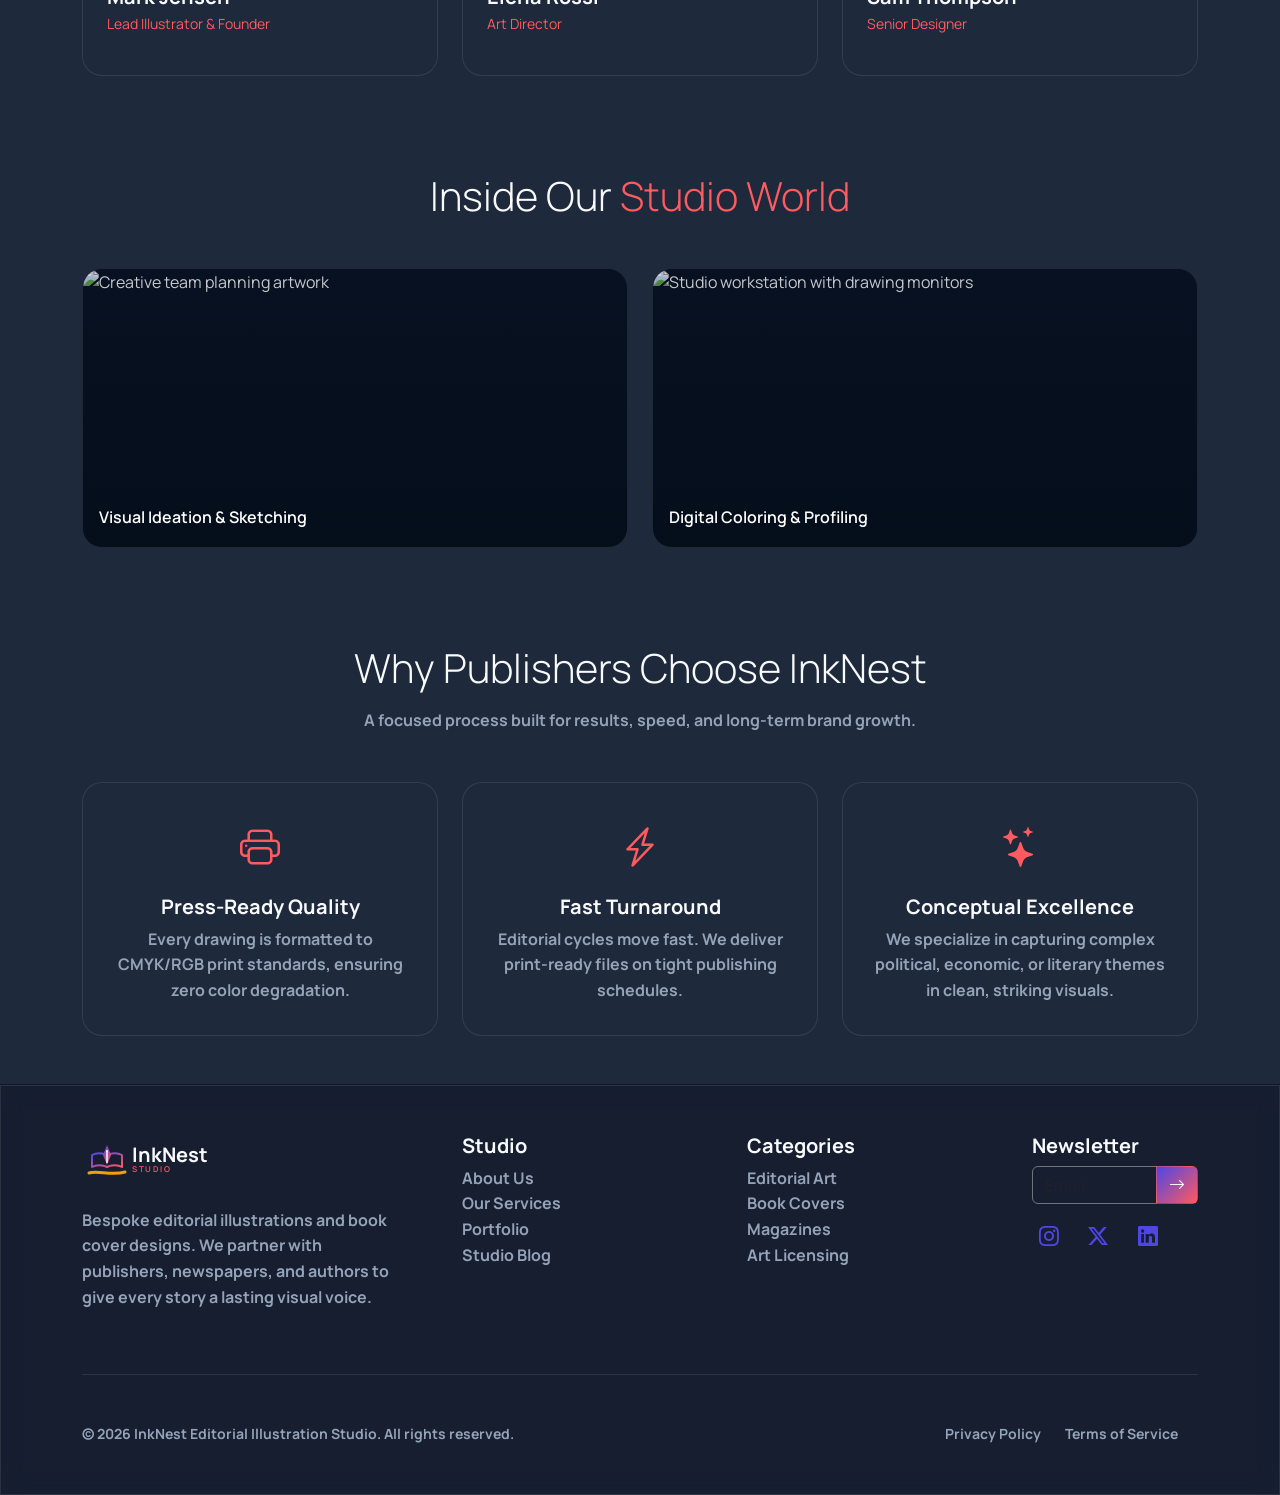
==== commit 14cbc655: "Update website: mobile menu fixes, hamburger contrast improvements, editorial illustrator theme, and" ====
--- a/about.html
+++ b/about.html
@@ -135,28 +135,36 @@
     <!-- Navigation -->
     <nav class="navbar navbar-expand-lg fixed-top">
         <div class="container-fluid">
-            <svg xmlns="http://www.w3.org/2000/svg" viewBox="0 0 180 50" width="180" height="50" style="max-width: 180px; max-height: 50px;">
-                <defs>
-                    <linearGradient id="logo-grad-nav" x1="0%" y1="0%" x2="100%" y2="100%">
-                        <stop offset="0%" stop-color="#4F46E5"/>
-                        <stop offset="100%" stop-color="#FF5A5F"/>
-                    </linearGradient>
-                </defs>
-                <g transform="translate(5, 5)">
-                    <path d="M 5,28 C 12,24 20,28 20,28 C 20,28 28,24 35,28 L 35,16 C 28,12 20,16 20,16 C 20,16 12,12 5,16 Z" fill="none" stroke="url(#logo-grad-nav)" stroke-width="2" stroke-linejoin="round"/>
-                    <path d="M 20,16 L 20,28" stroke="url(#logo-grad-nav)" stroke-width="2"/>
-                    <path d="M 2,34 C 10,31 25,37 38,33" fill="none" stroke="#F59E0B" stroke-width="3" stroke-linecap="round"/>
-                    <path d="M 20,6 L 24,16 L 20,26 L 16,16 Z" fill="url(#logo-grad-nav)"/>
-                    <line x1="20" y1="12" x2="20" y2="24" stroke="#FAFAFA" stroke-width="1.5"/>
-                    <circle cx="20" cy="12" r="1" fill="#FAFAFA"/>
-                </g>
-                <text x="50" y="28" font-family="'Manrope', sans-serif" font-size="20" font-weight="bold" fill="currentColor">InkNest</text>
-                <text x="50" y="38" font-family="'Manrope', sans-serif" font-size="8" letter-spacing="1.5" fill="#FF5A5F" font-weight="600">STUDIO</text>
-            </svg>
+            <a href="index.html" class="navbar-brand brand-logo text-decoration-none">
+                <svg xmlns="http://www.w3.org/2000/svg" viewBox="0 0 180 50" width="180" height="50" style="max-width: 180px; max-height: 50px;">
+                                <defs>
+                                    <linearGradient id="logo-grad-nav" x1="0%" y1="0%" x2="100%" y2="100%">
+                                        <stop offset="0%" stop-color="#4F46E5"/>
+                                        <stop offset="100%" stop-color="#FF5A5F"/>
+                                    </linearGradient>
+                                </defs>
+                                <g transform="translate(5, 5)">
+                                    <path d="M 5,28 C 12,24 20,28 20,28 C 20,28 28,24 35,28 L 35,16 C 28,12 20,16 20,16 C 20,16 12,12 5,16 Z" fill="none" stroke="url(#logo-grad-nav)" stroke-width="2" stroke-linejoin="round"/>
+                                    <path d="M 20,16 L 20,28" stroke="url(#logo-grad-nav)" stroke-width="2"/>
+                                    <path d="M 2,34 C 10,31 25,37 38,33" fill="none" stroke="#F59E0B" stroke-width="3" stroke-linecap="round"/>
+                                    <path d="M 20,6 L 24,16 L 20,26 L 16,16 Z" fill="url(#logo-grad-nav)"/>
+                                    <line x1="20" y1="12" x2="20" y2="24" stroke="#FAFAFA" stroke-width="1.5"/>
+                                    <circle cx="20" cy="12" r="1" fill="#FAFAFA"/>
+                                </g>
+                                <text x="50" y="28" font-family="'Manrope', sans-serif" font-size="20" font-weight="bold" fill="currentColor">InkNest</text>
+                                <text x="50" y="38" font-family="'Manrope', sans-serif" font-size="8" letter-spacing="1.5" fill="#FF5A5F" font-weight="600">STUDIO</text>
+                            </svg>
+            </a>
             <button class="navbar-toggler" type="button" data-bs-toggle="collapse" data-bs-target="#navContent">
                 <span class="navbar-toggler-icon"></span>
             </button>
             <div class="collapse navbar-collapse" id="navContent">
+                <div class="navbar-mobile-header">
+                    <span class="navbar-mobile-title">Menu</span>
+                    <button class="navbar-close-btn" type="button" aria-label="Close navigation">
+                        <i class="bi bi-x-lg"></i>
+                    </button>
+                </div>
                 <ul class="navbar-nav mx-auto align-items-center">
                     <li class="nav-item"><a class="nav-link" href="index.html">Home</a></li>
                     <li class="nav-item"><a class="nav-link" href="home2.html">Home 2</a></li>
@@ -165,7 +173,7 @@
                     <li class="nav-item"><a class="nav-link" href="pricing.html">Pricing</a></li>
                     <li class="nav-item"><a class="nav-link" href="blog.html">Blog</a></li>
                 </ul>
-                <div class="navbar-nav align-items-center gap-2">
+                <div class="navbar-nav align-items-center gap-2 navbar-mobile-actions">
                     
                     <button onclick="toggleTheme()" class="btn btn-dark rounded-circle btn-sm">
                         <i class="bi bi-moon-stars"></i>
@@ -284,14 +292,14 @@
             <div class="row g-4">
                 <div class="col-lg-6">
                     <div class="about-image-card">
-                        <img src="https://images.unsplash.com/photo-1579783900882-c0d3dad7b119?w=1200&h=800&fit=crop"
+                        <img src="https://encrypted-tbn0.gstatic.com/images?q=tbn:ANd9GcRp25uTQnfDauoZHZumfQLrwcwbUCVelQLL3zGCZo81bfI0d6lH9sj2VUc&s=10"
                             alt="Creative team planning artwork">
                         <p class="about-image-caption">Visual Ideation & Sketching</p>
                     </div>
                 </div>
                 <div class="col-lg-6">
                     <div class="about-image-card">
-                        <img src="https://images.unsplash.com/photo-1618005182384-a83a8bd57fbe?w=1200&h=800&fit=crop"
+                        <img src="https://encrypted-tbn0.gstatic.com/images?q=tbn:ANd9GcRiYzTyyop2hzznBcNtC16tvgSZaVFOQsKw_oVFEnSz9IfvPDUBbt87Qho&s=10"
                             alt="Studio workstation with drawing monitors">
                         <p class="about-image-caption">Digital Coloring & Profiling</p>
                     </div>
--- a/assets/css/style.css
+++ b/assets/css/style.css
@@ -208,6 +208,21 @@
     opacity: 0.3;
 }
 
+.navbar svg,
+footer svg {
+    direction: ltr !important;
+}
+
+/* Navbar brand name: white in dark mode (matches footer) */
+.navbar .navbar-brand svg text:first-of-type {
+    fill: #F8FAFC !important;
+}
+
+/* Navbar brand name: dark in light mode */
+[data-theme="light"] .navbar .navbar-brand svg text:first-of-type {
+    fill: #111827 !important;
+}
+
 /* Navbar */
 .navbar {
     height: var(--navbar-height);
@@ -223,8 +238,14 @@
     justify-content: space-between;
 }
 
+
+
 .navbar .navbar-nav {
     align-items: center;
+}
+
+[dir="rtl"] .navbar .navbar-nav {
+    direction: rtl;
 }
 
 .navbar .nav-item {
@@ -266,6 +287,10 @@
 
 .navbar .btn-dark.rounded-circle.btn-sm i {
     font-size: 1.15rem;
+}
+
+.navbar-mobile-header {
+    display: none !important;
 }
 
 .nav-link {
@@ -335,6 +360,7 @@
     background-size: 100% 2px;
     background-position: center;
     background-repeat: no-repeat;
+    overflow: hidden;
 }
 
 .waveform-bar {
@@ -522,24 +548,26 @@
     .navbar .navbar-collapse {
         position: fixed;
         top: 0;
-        inset-inline-start: 0;
+        left: 0 !important;
+        right: auto !important;
         width: min(86vw, 340px);
         height: 100vh;
         background: var(--secondary-bg);
         border-inline-end: 1px solid var(--glass-border);
-        padding: 1.25rem 1rem 1.5rem;
+        padding: 1rem 1rem 1.25rem;
         z-index: 1060;
         overflow-y: auto;
         transform: translateX(-100%);
         visibility: hidden;
         pointer-events: none;
         transition: transform 0.35s ease, visibility 0.35s ease;
-        display: block !important;
+        display: flex !important;
+        flex-direction: column;
     }
 
     [dir="rtl"] .navbar .navbar-collapse {
-        inset-inline-start: auto;
-        inset-inline-end: 0;
+        left: auto !important;
+        right: 0 !important;
         border-inline-end: none;
         border-inline-start: 1px solid var(--glass-border);
         transform: translateX(100%);
@@ -555,8 +583,62 @@
         flex-direction: column !important;
         align-items: flex-start !important;
         gap: 0.35rem;
+        width: 100%;
+    }
+
+    .navbar-mobile-header {
+        display: flex !important;
+        align-items: center;
+        justify-content: space-between;
+        gap: 1rem;
+        width: 100%;
+        padding-inline: 0.85rem;
+        padding-bottom: 0.85rem;
+        margin-bottom: 0.85rem;
+        border-bottom: 1px solid var(--glass-border);
+    }
+
+    .navbar-mobile-title {
+        font-size: 0.95rem;
+        font-weight: 700;
+        letter-spacing: 0.08em;
+        text-transform: uppercase;
+        color: var(--text-main);
+    }
+
+    .navbar-close-btn {
+        width: 38px;
+        height: 38px;
+        display: inline-flex;
+        align-items: center;
+        justify-content: center;
+        border-radius: 50%;
+        border: 1px solid var(--glass-border);
+        background: var(--glass-bg);
+        color: var(--text-main);
+        padding: 0;
+        transition: var(--transition-smooth);
+    }
+
+    .navbar-close-btn:hover,
+    .navbar-close-btn:focus-visible {
+        border-color: var(--accent-purple);
+        color: var(--accent-purple);
+        background: rgba(255, 90, 95, 0.1);
+        transform: translateY(-2px);
+        box-shadow: 0 0 15px rgba(255, 90, 95, 0.25);
+    }
+
+    .navbar-close-btn i {
+        font-size: 1.1rem;
+        line-height: 1;
+    }
+
+    .navbar-mobile-actions {
+        margin-top: auto;
         padding-top: 1rem;
-        width: 100%;
+        padding-inline: 0.85rem;
+        justify-content: flex-start !important;
     }
 
     .navbar .nav-item {
@@ -622,6 +704,41 @@
     .hero-cta-group .btn {
         width: 100%;
         text-align: center;
+    }
+
+    .hero-section .row > [class*="col-"],
+    .hero-section-2 .row > [class*="col-"],
+    header.about-section .row > [class*="col-"],
+    header.services-hero .row > [class*="col-"],
+    header.pricing-hero .row > [class*="col-"],
+    header.blog-hero .row > [class*="col-"],
+    header.contact-hero .row > [class*="col-"],
+    section .row.align-items-center > [class*="col-"],
+    section .row.align-items-end > [class*="col-"] {
+        text-align: center;
+    }
+
+    .hero-section .row > [class*="col-"] .d-flex.gap-3,
+    .hero-section-2 .row > [class*="col-"] .d-flex.gap-3,
+    header.about-section .row > [class*="col-"] .d-flex.gap-3,
+    header.services-hero .row > [class*="col-"] .d-flex.gap-3,
+    header.pricing-hero .row > [class*="col-"] .d-flex.gap-3,
+    header.blog-hero .row > [class*="col-"] .d-flex.gap-3,
+    header.contact-hero .row > [class*="col-"] .d-flex.gap-3,
+    section .row.align-items-center > [class*="col-"] .d-flex.gap-3,
+    section .row.align-items-center > [class*="col-"] .input-group {
+        justify-content: center;
+    }
+
+    .hero-section .row > [class*="col-"] .btn,
+    .hero-section-2 .row > [class*="col-"] .btn,
+    header.about-section .row > [class*="col-"] .btn,
+    header.services-hero .row > [class*="col-"] .btn,
+    header.pricing-hero .row > [class*="col-"] .btn,
+    header.blog-hero .row > [class*="col-"] .btn,
+    header.contact-hero .row > [class*="col-"] .btn,
+    section .row.align-items-center > [class*="col-"] .btn {
+        margin-inline: auto;
     }
 
 
@@ -755,9 +872,18 @@
 }
 
 @media (max-width: 767.98px) {
+    .footer-bottom-row {
+        flex-direction: column;
+        align-items: center !important;
+        text-align: center;
+        gap: 0.75rem;
+    }
+
     .footer-bottom-links {
         margin-right: 0;
         margin-left: 0;
+        justify-content: center;
+        width: 100%;
     }
 }
 
@@ -1023,7 +1149,9 @@
     position: relative;
     height: 380px;
     width: 100%;
+    max-width: 420px;
     margin-top: 20px;
+    margin-inline: auto;
 }
 
 .hero-card {
@@ -1064,6 +1192,16 @@
     box-shadow: 0 10px 22px rgba(0, 0, 0, 0.3);
 }
 
+@media (min-width: 992px) {
+    .hero-cards-stack {
+        margin-top: 0;
+    }
+
+    .hero-card.card-status {
+        top: 30px;
+    }
+}
+
 /* Hover effects to make them interactive */
 .hero-cards-stack:hover .hero-card.card-status {
     transform: scale(1.02);
@@ -1083,6 +1221,16 @@
     box-shadow: 0 18px 32px rgba(0, 0, 0, 0.4), 0 0 20px rgba(245, 158, 11, 0.35);
 }
 
+.toolkit-print-card {
+    background: rgba(15, 23, 42, 0.82);
+    border-color: rgba(255, 255, 255, 0.28);
+    box-shadow: 0 14px 28px rgba(0, 0, 0, 0.28);
+}
+
+.toolkit-print-card small {
+    opacity: 1 !important;
+}
+
 /* Darker glass backgrounds */
 .bg-darker-glass {
     background: rgba(15, 23, 42, 0.6);
@@ -1090,26 +1238,39 @@
     border: 1px solid rgba(255, 255, 255, 0.1);
 }
 
+@media (max-width: 991.98px) {
+    .hero-section .col-lg-5 {
+        padding-inline: 1rem;
+    }
+
+    .hero-card.card-status,
+    .hero-card.card-palette {
+        display: none !important;
+    }
+
+    .hero-card.card-artwork {
+        position: relative !important;
+        width: 100% !important;
+        max-width: 280px !important;
+        margin: 0 auto !important;
+        transform: none !important;
+        top: 0 !important;
+        right: 0 !important;
+        box-shadow: 0 15px 30px rgba(0, 0, 0, 0.3) !important;
+    }
+
+    .hero-cards-stack {
+        height: auto !important;
+        margin-top: 30px !important;
+    }
+}
+
 @media (max-width: 575.98px) {
-    .hero-cards-stack {
-        height: 480px;
-    }
-    .hero-card.card-status {
-        width: 100%;
-        margin-top: 10px;
-        position: relative;
-        left: 0;
-        top: 0;
-    }
-    .hero-card.card-artwork {
-        width: 160px;
-        top: 0;
-        right: 0;
-    }
-    .hero-card.card-palette {
-        width: 160px;
-        bottom: 0;
-        left: 0;
+    .toolkit-print-card {
+        inset-inline: 1rem auto;
+        bottom: 1rem !important;
+        margin: 0 !important;
+        max-width: calc(100% - 2rem);
     }
 }
 
@@ -1122,3 +1283,87 @@
     border-color: #FF5A5F !important;
     color: #FFFFFF !important;
 }
+
+/* RTL alignment for Featured Projects section button */
+[dir="rtl"] .featured-talent-section .text-md-end {
+    text-align: left !important;
+}
+
+/* RTL alignment for Footer section */
+[dir="rtl"] footer {
+    text-align: right !important;
+}
+
+[dir="rtl"] footer .input-group > :first-child {
+    border-radius: 0 var(--bs-border-radius, 0.375rem) var(--bs-border-radius, 0.375rem) 0 !important;
+}
+
+[dir="rtl"] footer .input-group > :last-child {
+    border-radius: var(--bs-border-radius, 0.375rem) 0 0 var(--bs-border-radius, 0.375rem) !important;
+}
+
+[dir="rtl"] footer .input-group > :not(:first-child) {
+    margin-right: -1px !important;
+    margin-left: 0 !important;
+}
+
+/* FAQ Accordion Styling & Contrast */
+.accordion-item {
+    background-color: transparent !important;
+    border-bottom: 1px solid var(--glass-border) !important;
+}
+
+.accordion-button {
+    color: var(--text-main) !important;
+    font-weight: 600;
+    padding: 1.25rem 1.5rem;
+    transition: var(--transition-smooth);
+}
+
+.accordion-button::after {
+    filter: brightness(0) invert(1);
+    transition: var(--transition-smooth);
+}
+
+[data-theme="light"] .accordion-button::after {
+    filter: none;
+}
+
+.accordion-button:focus {
+    box-shadow: none !important;
+    border-color: transparent !important;
+}
+
+.accordion-button:not(.collapsed) {
+    background-color: rgba(255, 255, 255, 0.05) !important;
+    color: var(--accent-blue) !important;
+    box-shadow: none !important;
+}
+
+[data-theme="light"] .accordion-button:not(.collapsed) {
+    background-color: rgba(0, 0, 0, 0.03) !important;
+}
+
+.accordion-body {
+    padding: 1rem 1.5rem 1.5rem;
+    font-size: 0.95rem;
+    line-height: 1.6;
+}
+
+/* RTL Support for FAQ Accordion */
+[dir="rtl"] .accordion-button {
+    direction: ltr !important;
+    text-align: right !important;
+    display: flex !important;
+    flex-direction: row-reverse !important;
+    justify-content: space-between !important;
+}
+
+[dir="rtl"] .accordion-button::after {
+    margin: 0 !important;
+}
+
+[dir="rtl"] .accordion-body {
+    direction: ltr !important;
+    text-align: right !important;
+}
